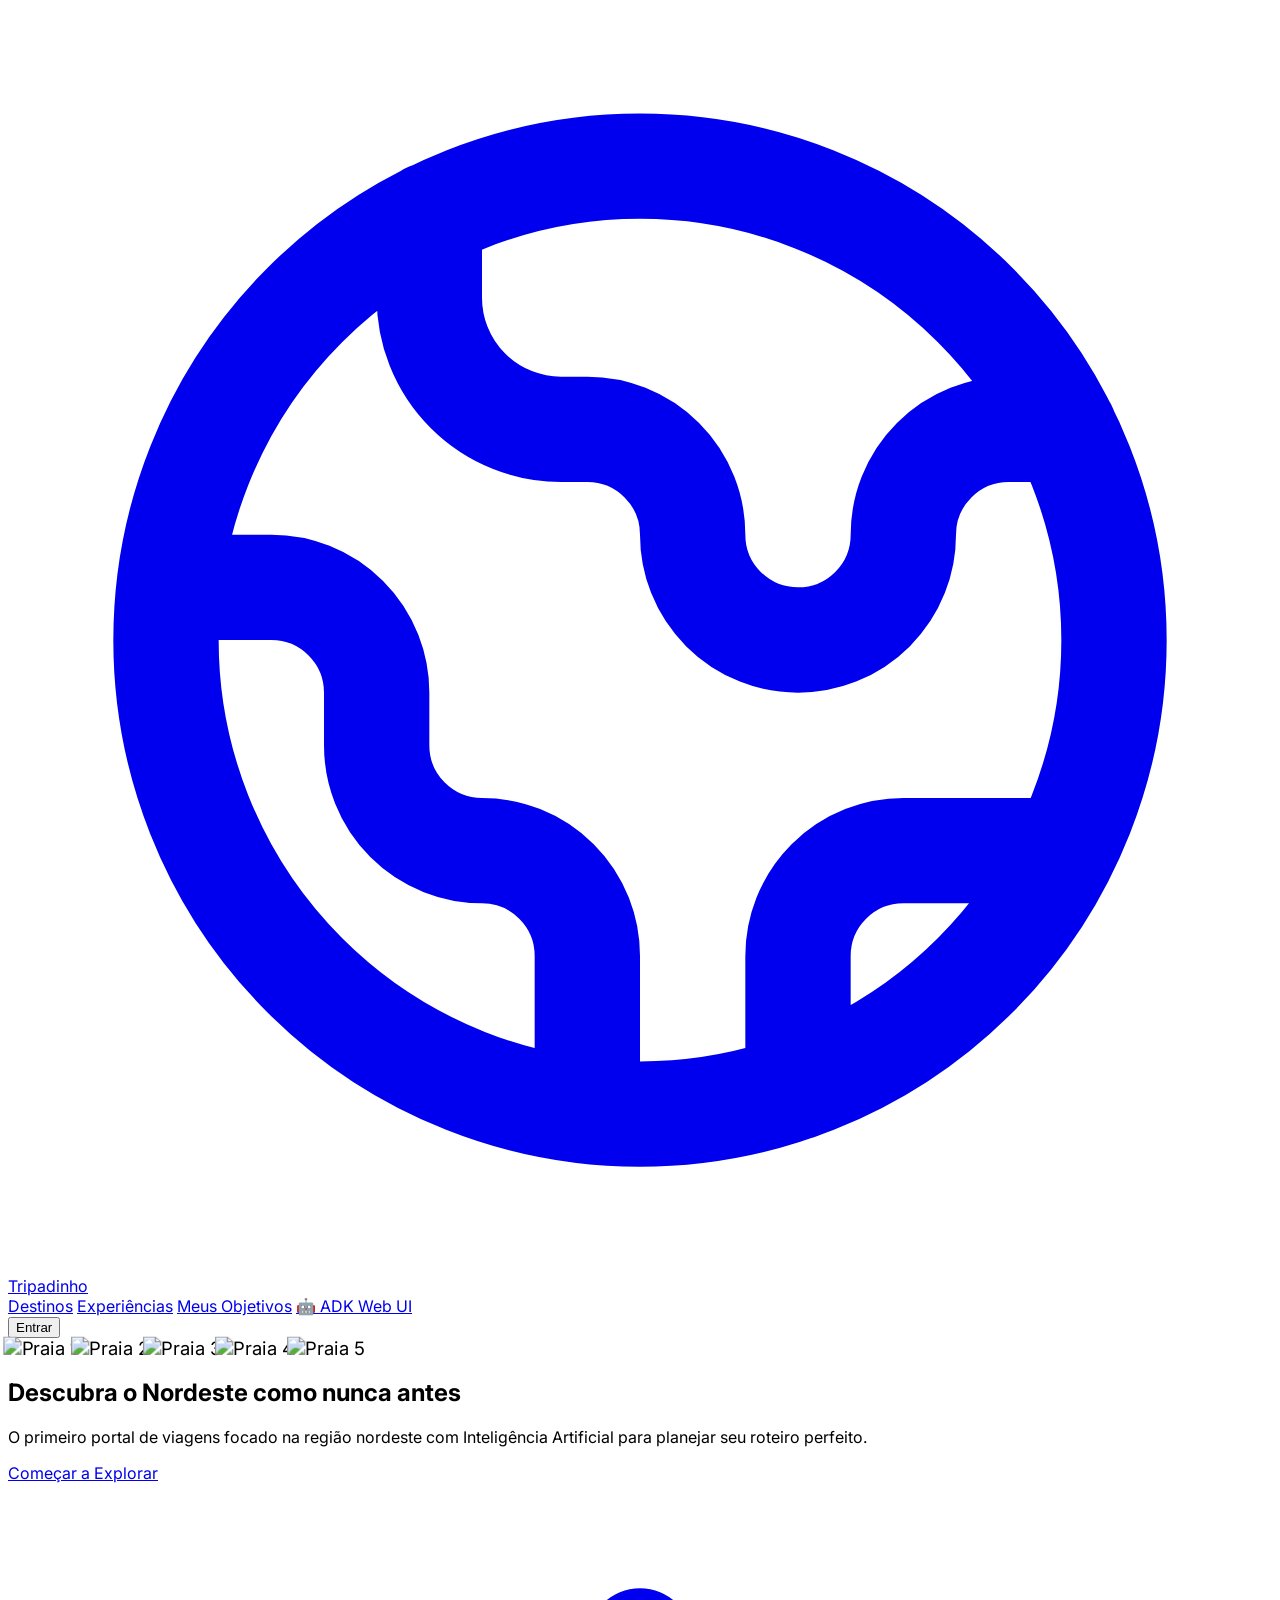
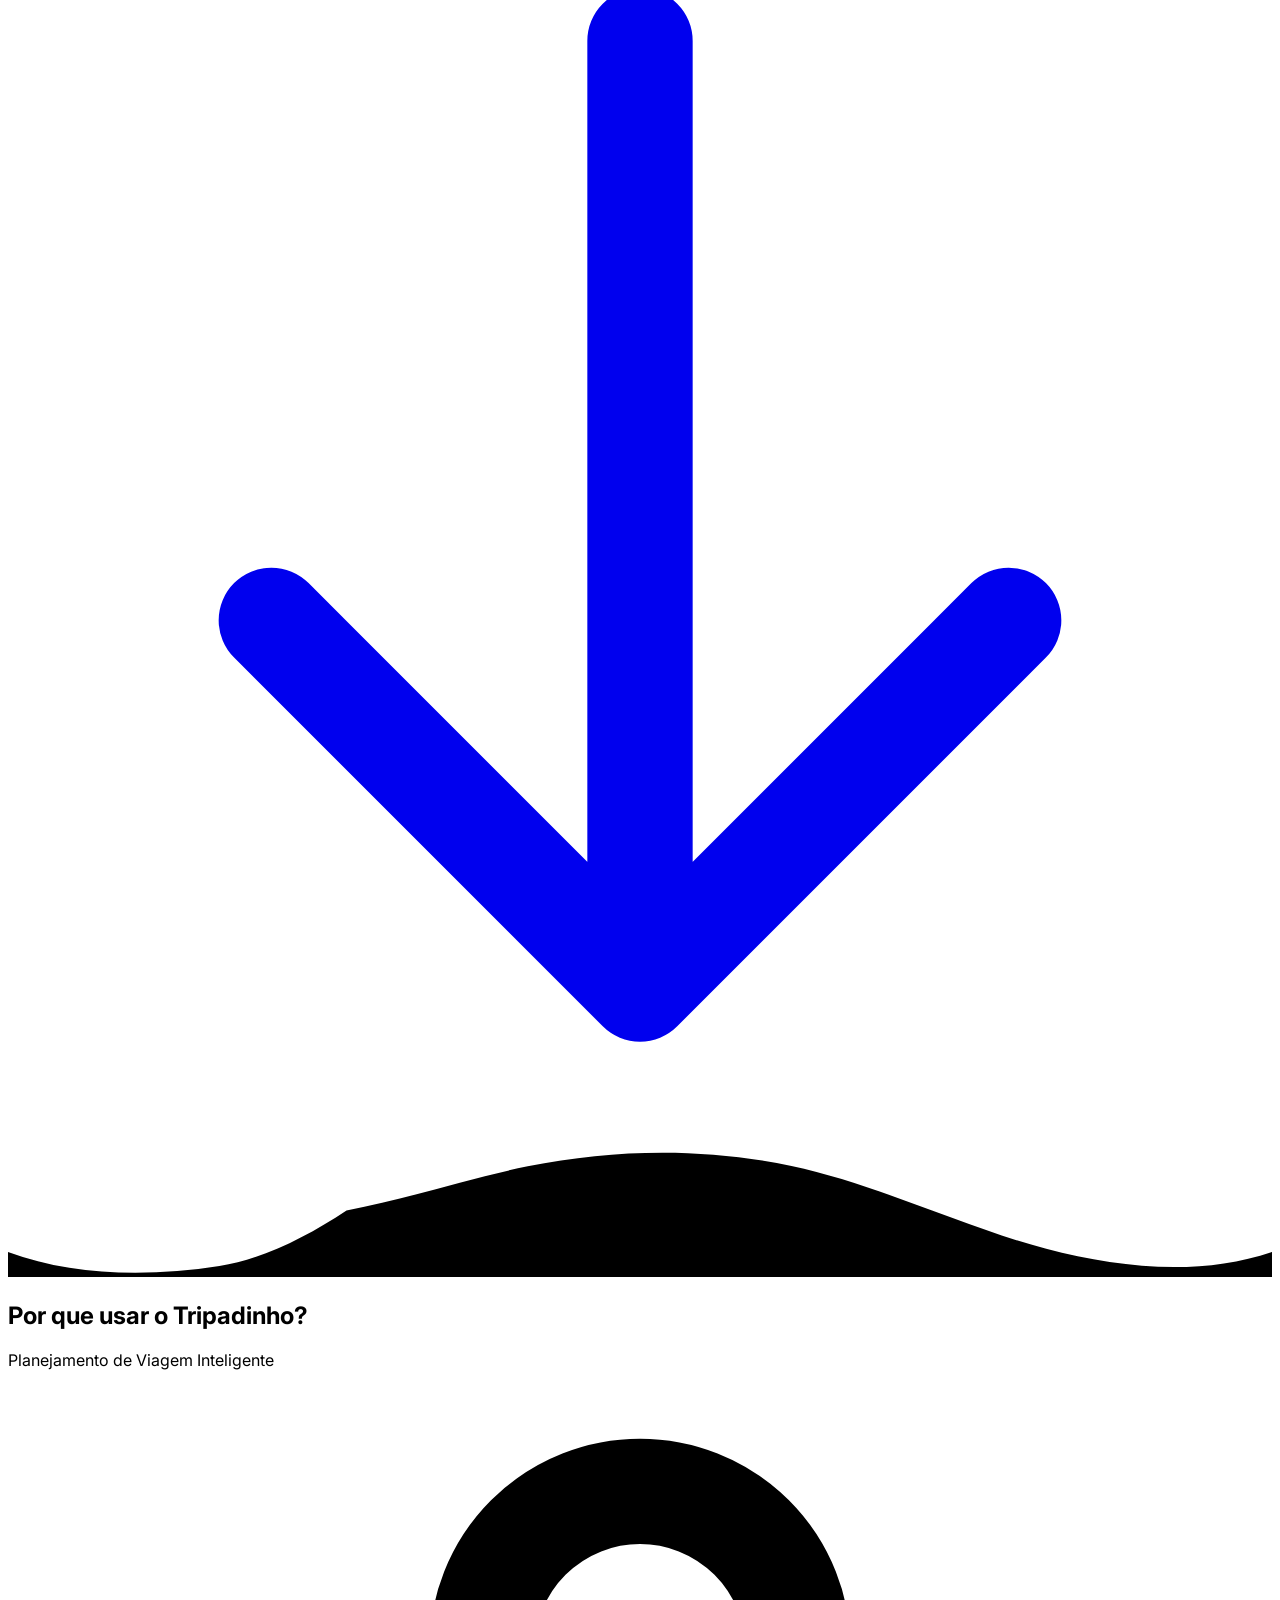
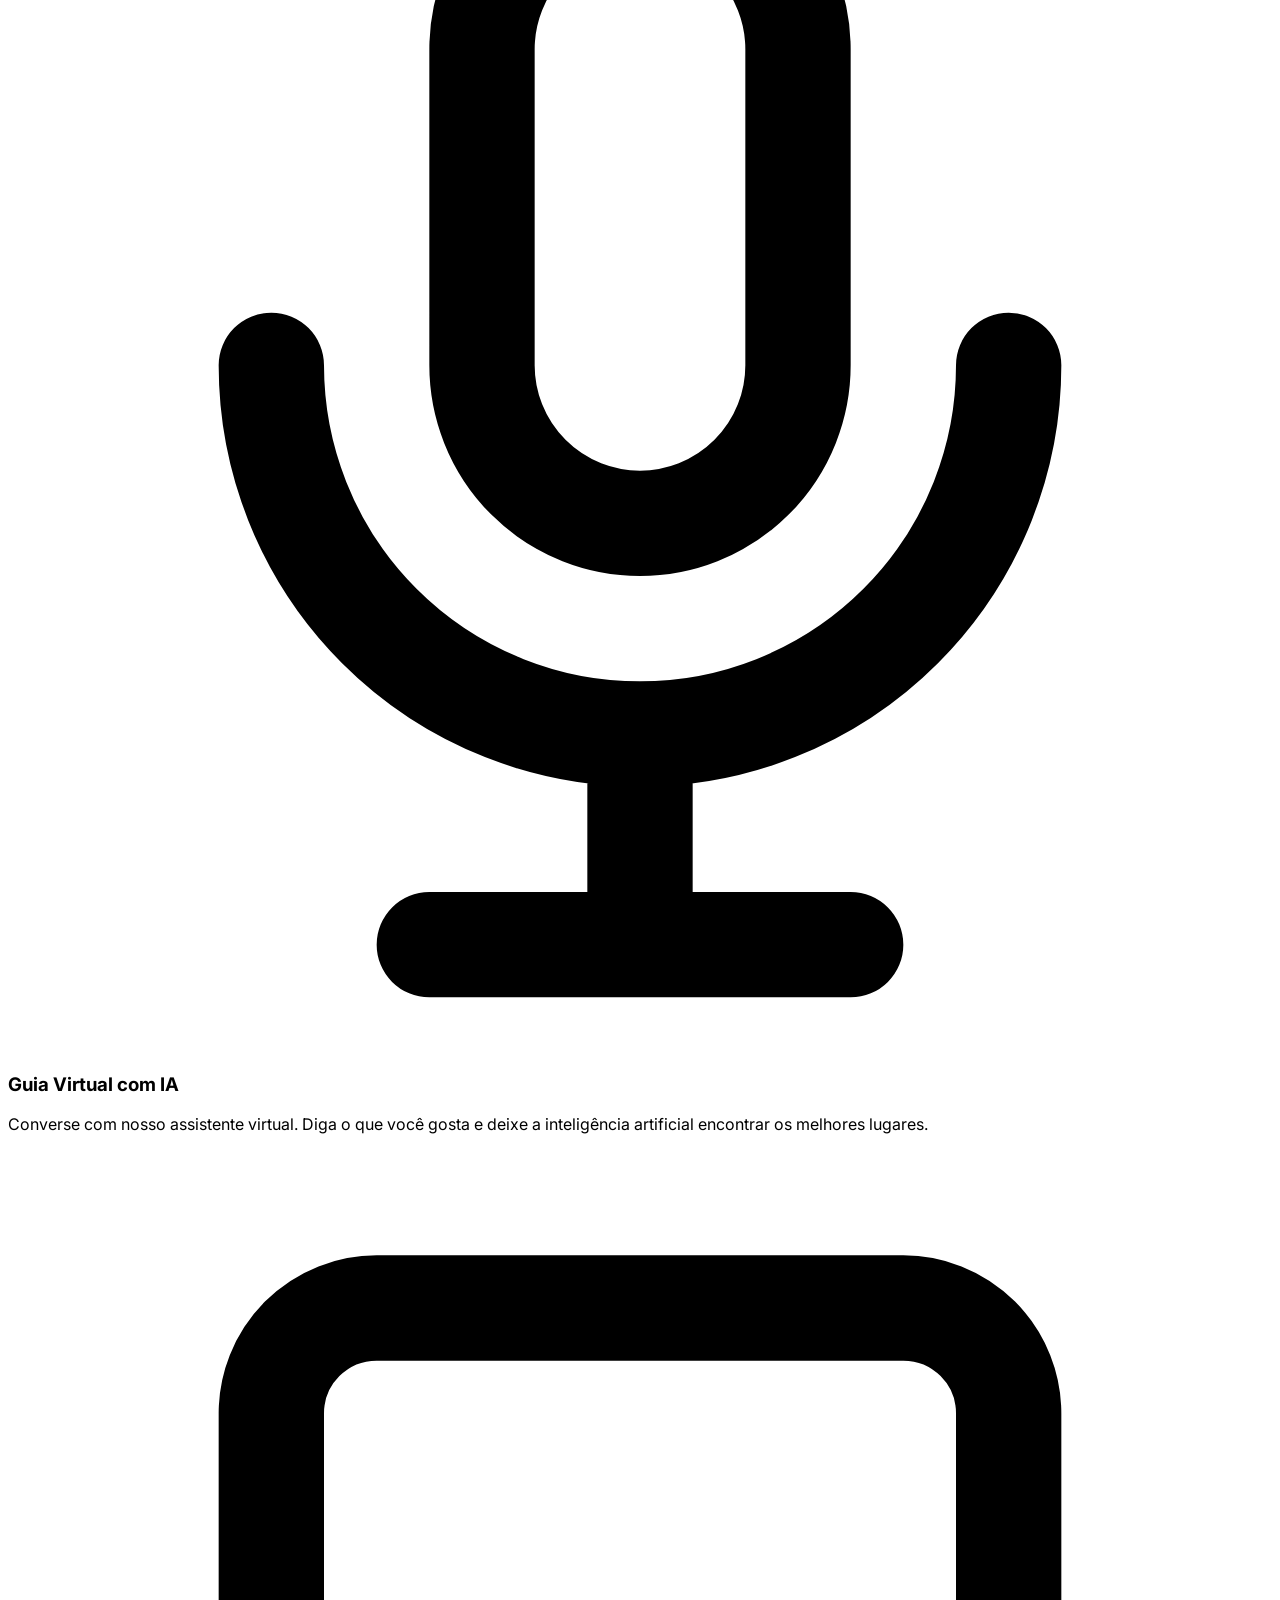
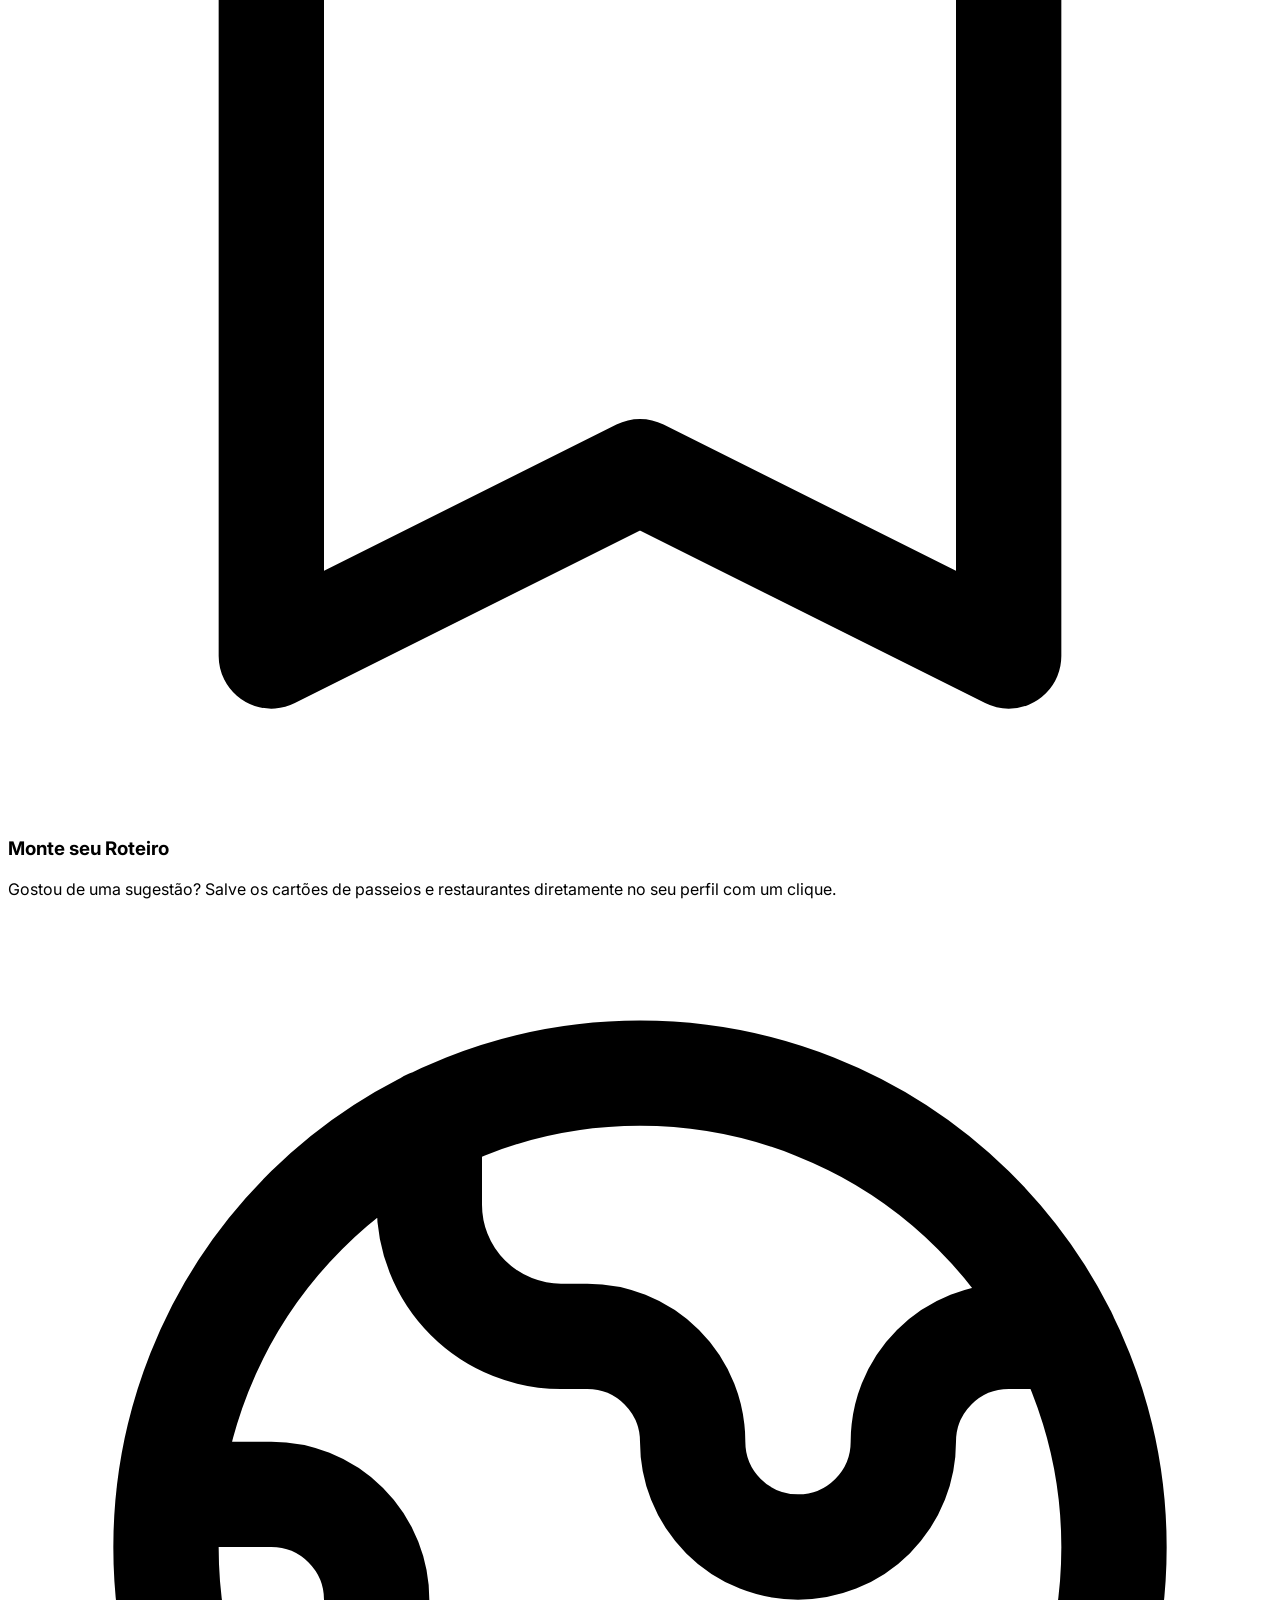
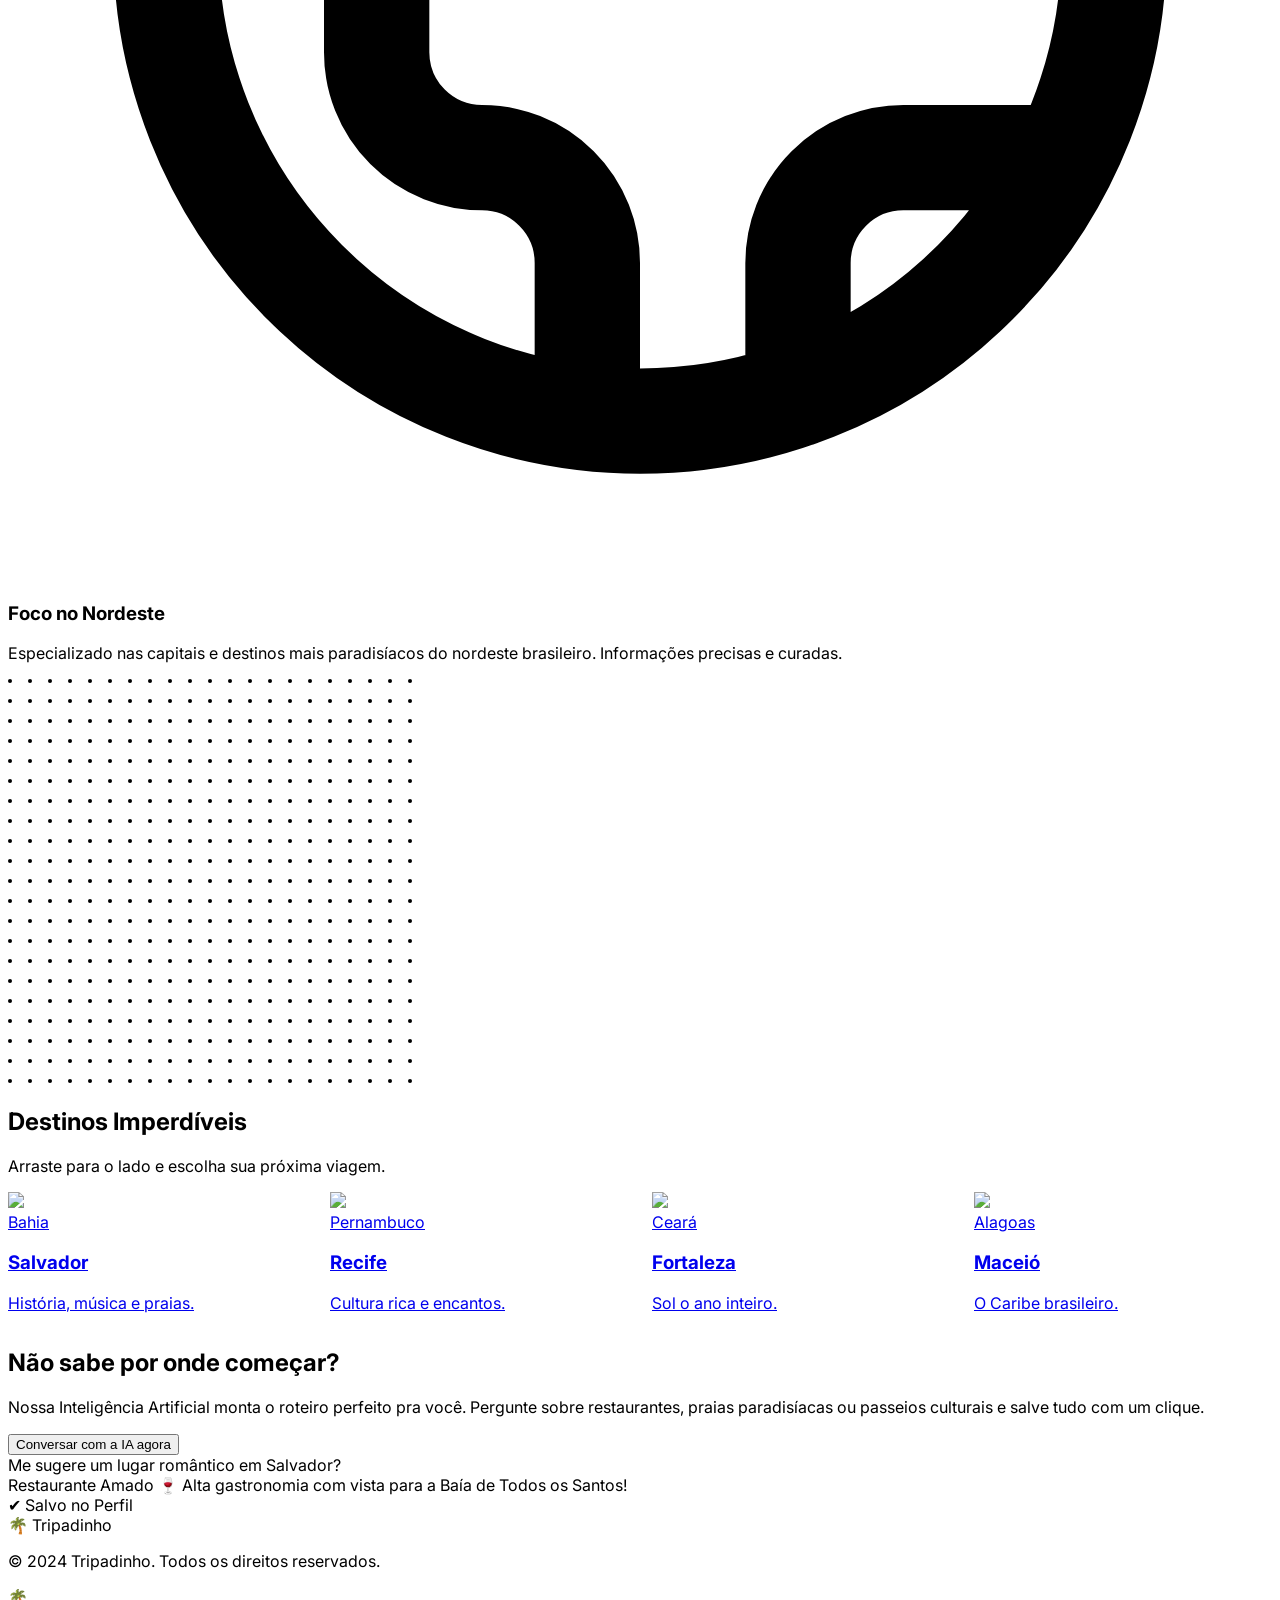
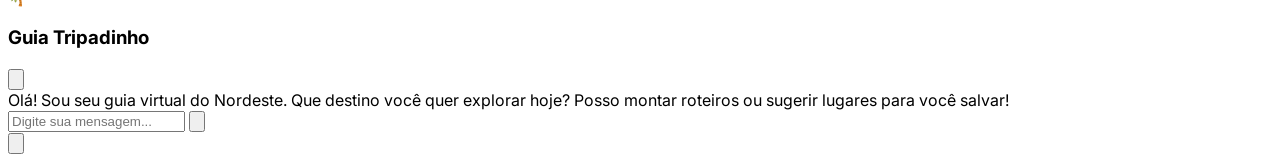
==== frontend/index.html @ aeabee01 "feat: initial commit with tripadinho platform, adk curator agent, and cloud run deploy" ====
<!DOCTYPE html>
<html lang="pt-BR" class="scroll-smooth">
<head>
    <meta charset="UTF-8">
    <meta name="viewport" content="width=device-width, initial-scale=1.0">
    <title>Tripadinho - O Seu Guia Inteligente do Nordeste</title>
    <!-- Tailwind CSS -->
    <script src="https://cdn.tailwindcss.com"></script>
    <!-- Swiper CSS -->
    <link rel="stylesheet" href="https://cdn.jsdelivr.net/npm/swiper@10/swiper-bundle.min.css" />
    <!-- AOS CSS -->
    <link href="https://unpkg.com/aos@2.3.1/dist/aos.css" rel="stylesheet">
    <!-- Custom CSS -->
    <link rel="stylesheet" href="css/style.css">
</head>
<body class="bg-slate-50 text-slate-800 font-sans antialiased overflow-x-hidden">

    <!-- Navbar Transparente (Fica fixa ao rolar) -->
    <nav class="fixed w-full z-50 transition-all duration-300 bg-white/90 backdrop-blur-md shadow-sm" id="navbar">
        <div class="max-w-7xl mx-auto px-4 sm:px-6 lg:px-8">
            <div class="flex justify-between h-20">
                <div class="flex items-center">
                    <a href="index.html" class="flex-shrink-0 flex items-center text-3xl font-extrabold text-blue-600 tracking-tight">
                        <svg class="w-8 h-8 mr-2 text-blue-500 animate-pulse" fill="none" stroke="currentColor" viewBox="0 0 24 24" xmlns="http://www.w3.org/2000/svg"><path stroke-linecap="round" stroke-linejoin="round" stroke-width="2" d="M3.055 11H5a2 2 0 012 2v1a2 2 0 002 2 2 2 0 012 2v2.945M8 3.935V5.5A2.5 2.5 0 0010.5 8h.5a2 2 0 012 2 2 2 0 104 0 2 2 0 012-2h1.064M15 20.488V18a2 2 0 012-2h3.064M21 12a9 9 0 11-18 0 9 9 0 0118 0z"></path></svg>
                        Tripadinho
                    </a>
                </div>
                <div class="flex items-center space-x-6">
                    <a href="#destinos" class="text-slate-600 hover:text-blue-600 font-semibold transition">Destinos</a>
                    <a href="destination.html" class="text-slate-600 hover:text-blue-600 font-semibold transition">Experiências</a>
                    <a href="objectives.html" class="text-slate-600 hover:text-blue-600 font-semibold transition">Meus Objetivos</a>
                    <a href="/adk/" target="_blank" class="text-purple-700 bg-purple-50 hover:bg-purple-100 font-bold px-3 py-1.5 rounded-full transition text-xs flex items-center border border-purple-200">🤖 ADK Web UI</a>
                    <div id="auth-section">
                        <button id="login-btn" class="bg-blue-600 text-white px-5 py-2.5 rounded-full font-bold hover:bg-blue-700 hover:shadow-lg transition transform hover:-translate-y-0.5">
                            Entrar
                        </button>
                    </div>
                </div>
            </div>
        </div>
    </nav>

    <!-- Hero Section (Fullscreen) -->
    <section class="relative h-screen flex items-center justify-center overflow-hidden">
        <!-- Background Image Slider -->
        <div class="absolute inset-0 z-0 bg-slate-900 overflow-hidden" id="hero-slider">
            <!-- 5 Imagens de Praia/Viagem -->
            <img src="https://images.unsplash.com/photo-1506929562872-bb421503ef21?auto=format&fit=crop&w=2070&q=80" class="hero-bg absolute inset-0 w-full h-full object-cover transition-opacity duration-1000 opacity-100 animate-kenburns" alt="Praia 1">
            <img src="https://images.unsplash.com/photo-1507525428034-b723cf961d3e?q=80&w=2070&auto=format&fit=crop" class="hero-bg absolute inset-0 w-full h-full object-cover transition-opacity duration-1000 opacity-0 animate-kenburns" alt="Praia 2">
            <img src="https://images.unsplash.com/photo-1499793983690-e29da59ef1c2?q=80&w=2070&auto=format&fit=crop" class="hero-bg absolute inset-0 w-full h-full object-cover transition-opacity duration-1000 opacity-0 animate-kenburns" alt="Praia 3">
            <img src="https://images.unsplash.com/photo-1519046904884-53103b34b206?q=80&w=2070&auto=format&fit=crop" class="hero-bg absolute inset-0 w-full h-full object-cover transition-opacity duration-1000 opacity-0 animate-kenburns" alt="Praia 4">
            <img src="https://images.unsplash.com/photo-1624800223707-1647413000b0?q=80&w=2070&auto=format&fit=crop" class="hero-bg absolute inset-0 w-full h-full object-cover transition-opacity duration-1000 opacity-0 animate-kenburns" alt="Praia 5">
            
            <div class="absolute inset-0 bg-gradient-to-b from-slate-900/40 via-slate-900/30 to-slate-900/70 z-10"></div>
        </div>
        
        <div class="relative z-20 text-center px-4 max-w-4xl mx-auto mt-16" data-aos="fade-up" data-aos-duration="1000">
            <h1 class="text-5xl md:text-7xl font-extrabold text-white mb-6 drop-shadow-lg leading-tight">
                Descubra o <span class="text-transparent bg-clip-text bg-gradient-to-r from-blue-400 to-cyan-300">Nordeste</span> como nunca antes
            </h1>
            <p class="text-xl md:text-2xl text-slate-200 mb-10 drop-shadow font-light" data-aos="fade-up" data-aos-delay="200">
                O primeiro portal de viagens focado na região nordeste com Inteligência Artificial para planejar seu roteiro perfeito.
            </p>
            <div data-aos="zoom-in" data-aos-delay="400">
                <a href="#destinos" class="inline-flex items-center justify-center bg-blue-600 text-white px-8 py-4 rounded-full font-bold text-lg hover:bg-blue-500 hover:shadow-xl transition transform hover:scale-105 animate-bounce-slow">
                    Começar a Explorar
                    <svg class="w-5 h-5 ml-2" fill="none" stroke="currentColor" viewBox="0 0 24 24"><path stroke-linecap="round" stroke-linejoin="round" stroke-width="2" d="M19 14l-7 7m0 0l-7-7m7 7V3"></path></svg>
                </a>
            </div>
        </div>

        <!-- SVG Wave Bottom -->
        <div class="absolute bottom-0 left-0 w-full overflow-hidden leading-none z-20">
            <svg class="relative block w-full h-16 md:h-24" data-name="Layer 1" xmlns="http://www.w3.org/2000/svg" viewBox="0 0 1200 120" preserveAspectRatio="none">
                <path d="M321.39,56.44c58-10.79,114.16-30.13,172-41.86,82.39-16.72,168.19-17.73,250.45-.39C823.78,31,906.67,72,985.66,92.83c70.05,18.48,146.53,26.09,214.34,3V120H0V95.8C59.71,118.08,130.83,119.92,200.7,109.14,242.16,102.73,283.47,81.42,321.39,56.44Z" class="fill-slate-50"></path>
            </svg>
        </div>
    </section>

    <!-- Features Section -->
    <section id="como-funciona" class="py-20 bg-slate-50">
        <div class="max-w-7xl mx-auto px-4 sm:px-6 lg:px-8">
            <div class="text-center mb-16" data-aos="fade-up">
                <h2 class="text-sm font-bold text-blue-600 tracking-wide uppercase">Por que usar o Tripadinho?</h2>
                <p class="mt-2 text-3xl leading-8 font-extrabold tracking-tight text-slate-900 sm:text-4xl">
                    Planejamento de Viagem Inteligente
                </p>
            </div>

            <div class="grid grid-cols-1 md:grid-cols-3 gap-10">
                <!-- Feature 1 -->
                <div class="bg-white p-8 rounded-2xl shadow-sm hover:shadow-xl transition transform hover:-translate-y-2 border border-slate-100" data-aos="fade-up" data-aos-delay="100">
                    <div class="w-14 h-14 bg-blue-100 rounded-xl flex items-center justify-center mb-6">
                        <svg class="w-8 h-8 text-blue-600" fill="none" stroke="currentColor" viewBox="0 0 24 24"><path stroke-linecap="round" stroke-linejoin="round" stroke-width="2" d="M19 11a7 7 0 01-7 7m0 0a7 7 0 01-7-7m7 7v4m0 0H8m4 0h4m-4-8a3 3 0 01-3-3V5a3 3 0 116 0v6a3 3 0 01-3 3z"></path></svg>
                    </div>
                    <h3 class="text-xl font-bold text-slate-900 mb-3">Guia Virtual com IA</h3>
                    <p class="text-slate-600 leading-relaxed">Converse com nosso assistente virtual. Diga o que você gosta e deixe a inteligência artificial encontrar os melhores lugares.</p>
                </div>
                <!-- Feature 2 -->
                <div class="bg-white p-8 rounded-2xl shadow-sm hover:shadow-xl transition transform hover:-translate-y-2 border border-slate-100" data-aos="fade-up" data-aos-delay="200">
                    <div class="w-14 h-14 bg-emerald-100 rounded-xl flex items-center justify-center mb-6">
                        <svg class="w-8 h-8 text-emerald-600" fill="none" stroke="currentColor" viewBox="0 0 24 24"><path stroke-linecap="round" stroke-linejoin="round" stroke-width="2" d="M5 5a2 2 0 012-2h10a2 2 0 012 2v16l-7-3.5L5 21V5z"></path></svg>
                    </div>
                    <h3 class="text-xl font-bold text-slate-900 mb-3">Monte seu Roteiro</h3>
                    <p class="text-slate-600 leading-relaxed">Gostou de uma sugestão? Salve os cartões de passeios e restaurantes diretamente no seu perfil com um clique.</p>
                </div>
                <!-- Feature 3 -->
                <div class="bg-white p-8 rounded-2xl shadow-sm hover:shadow-xl transition transform hover:-translate-y-2 border border-slate-100" data-aos="fade-up" data-aos-delay="300">
                    <div class="w-14 h-14 bg-amber-100 rounded-xl flex items-center justify-center mb-6">
                        <svg class="w-8 h-8 text-amber-600" fill="none" stroke="currentColor" viewBox="0 0 24 24"><path stroke-linecap="round" stroke-linejoin="round" stroke-width="2" d="M3.055 11H5a2 2 0 012 2v1a2 2 0 002 2 2 2 0 012 2v2.945M8 3.935V5.5A2.5 2.5 0 0010.5 8h.5a2 2 0 012 2 2 2 0 104 0 2 2 0 012-2h1.064M15 20.488V18a2 2 0 012-2h3.064M21 12a9 9 0 11-18 0 9 9 0 0118 0z"></path></svg>
                    </div>
                    <h3 class="text-xl font-bold text-slate-900 mb-3">Foco no Nordeste</h3>
                    <p class="text-slate-600 leading-relaxed">Especializado nas capitais e destinos mais paradisíacos do nordeste brasileiro. Informações precisas e curadas.</p>
                </div>
            </div>
        </div>
    </section>

    <!-- Slider Destinos (Swiper) -->
    <section id="destinos" class="py-20 bg-white relative overflow-hidden">
        <!-- Decoration SVG -->
        <div class="absolute top-0 right-0 -mr-20 -mt-20 opacity-10">
            <svg width="404" height="404" fill="none" viewBox="0 0 404 404"><defs><pattern id="pattern-circles" x="0" y="0" width="20" height="20" patternUnits="userSpaceOnUse"><circle cx="2" cy="2" r="2" class="text-blue-600" fill="currentColor" /></pattern></defs><rect width="404" height="404" fill="url(#pattern-circles)" /></svg>
        </div>

        <div class="max-w-7xl mx-auto px-4 sm:px-6 lg:px-8">
            <div class="flex justify-between items-end mb-10" data-aos="fade-right">
                <div>
                    <h2 class="text-3xl font-extrabold text-slate-900 tracking-tight">Destinos Imperdíveis</h2>
                    <p class="text-slate-500 mt-2">Arraste para o lado e escolha sua próxima viagem.</p>
                </div>
                <!-- Swiper Navigation -->
                <div class="hidden md:flex space-x-2">
                    <button class="swiper-button-prev-custom w-10 h-10 rounded-full border border-slate-300 flex items-center justify-center text-slate-600 hover:bg-blue-50 hover:text-blue-600 hover:border-blue-600 transition">
                        <svg class="w-5 h-5" fill="none" stroke="currentColor" viewBox="0 0 24 24"><path stroke-linecap="round" stroke-linejoin="round" stroke-width="2" d="M15 19l-7-7 7-7"></path></svg>
                    </button>
                    <button class="swiper-button-next-custom w-10 h-10 rounded-full border border-slate-300 flex items-center justify-center text-slate-600 hover:bg-blue-50 hover:text-blue-600 hover:border-blue-600 transition">
                        <svg class="w-5 h-5" fill="none" stroke="currentColor" viewBox="0 0 24 24"><path stroke-linecap="round" stroke-linejoin="round" stroke-width="2" d="M9 5l7 7-7 7"></path></svg>
                    </button>
                </div>
            </div>

            <!-- Swiper Container -->
            <div class="swiper destinations-slider pb-12" data-aos="fade-up">
                <div class="swiper-wrapper" id="destinations-wrapper">
                    <!-- Slide Salvador -->
                    <div class="swiper-slide">
                        <a href="destination.html?city=Salvador" class="block group relative rounded-2xl overflow-hidden shadow-md aspect-[3/4]">
                            <img src="https://images.unsplash.com/photo-1624800223707-1647413000b0?q=80&w=800&auto=format&fit=crop" class="absolute inset-0 w-full h-full object-cover group-hover:scale-110 transition-transform duration-700">
                            <div class="absolute inset-0 bg-gradient-to-t from-slate-900/90 via-slate-900/20 to-transparent"></div>
                            <div class="absolute bottom-0 left-0 p-6">
                                <span class="bg-blue-600 text-white text-xs font-bold px-3 py-1 rounded-full uppercase tracking-wider mb-2 inline-block">Bahia</span>
                                <h3 class="text-2xl font-bold text-white mb-1">Salvador</h3>
                                <p class="text-slate-200 text-sm opacity-0 group-hover:opacity-100 transition-opacity duration-300 transform translate-y-4 group-hover:translate-y-0">História, música e praias.</p>
                            </div>
                        </a>
                    </div>
                    <!-- Slide Recife -->
                    <div class="swiper-slide">
                        <a href="destination.html?city=Recife" class="block group relative rounded-2xl overflow-hidden shadow-md aspect-[3/4]">
                            <img src="https://images.unsplash.com/photo-1629739414571-085e3a8bce73?q=80&w=800&auto=format&fit=crop" class="absolute inset-0 w-full h-full object-cover group-hover:scale-110 transition-transform duration-700">
                            <div class="absolute inset-0 bg-gradient-to-t from-slate-900/90 via-slate-900/20 to-transparent"></div>
                            <div class="absolute bottom-0 left-0 p-6">
                                <span class="bg-emerald-500 text-white text-xs font-bold px-3 py-1 rounded-full uppercase tracking-wider mb-2 inline-block">Pernambuco</span>
                                <h3 class="text-2xl font-bold text-white mb-1">Recife</h3>
                                <p class="text-slate-200 text-sm opacity-0 group-hover:opacity-100 transition-opacity duration-300 transform translate-y-4 group-hover:translate-y-0">Cultura rica e encantos.</p>
                            </div>
                        </a>
                    </div>
                    <!-- Slide Fortaleza -->
                    <div class="swiper-slide">
                        <a href="destination.html?city=Fortaleza" class="block group relative rounded-2xl overflow-hidden shadow-md aspect-[3/4]">
                            <img src="https://images.unsplash.com/photo-1506929562872-bb421503ef21?auto=format&fit=crop&w=800&q=80" class="absolute inset-0 w-full h-full object-cover group-hover:scale-110 transition-transform duration-700">
                            <div class="absolute inset-0 bg-gradient-to-t from-slate-900/90 via-slate-900/20 to-transparent"></div>
                            <div class="absolute bottom-0 left-0 p-6">
                                <span class="bg-amber-500 text-white text-xs font-bold px-3 py-1 rounded-full uppercase tracking-wider mb-2 inline-block">Ceará</span>
                                <h3 class="text-2xl font-bold text-white mb-1">Fortaleza</h3>
                                <p class="text-slate-200 text-sm opacity-0 group-hover:opacity-100 transition-opacity duration-300 transform translate-y-4 group-hover:translate-y-0">Sol o ano inteiro.</p>
                            </div>
                        </a>
                    </div>
                    <!-- Slide Maceió -->
                    <div class="swiper-slide">
                        <a href="destination.html?city=Maceio" class="block group relative rounded-2xl overflow-hidden shadow-md aspect-[3/4]">
                            <img src="https://images.unsplash.com/photo-1610996847116-56641e7546cb?q=80&w=800&auto=format&fit=crop" class="absolute inset-0 w-full h-full object-cover group-hover:scale-110 transition-transform duration-700">
                            <div class="absolute inset-0 bg-gradient-to-t from-slate-900/90 via-slate-900/20 to-transparent"></div>
                            <div class="absolute bottom-0 left-0 p-6">
                                <span class="bg-cyan-500 text-white text-xs font-bold px-3 py-1 rounded-full uppercase tracking-wider mb-2 inline-block">Alagoas</span>
                                <h3 class="text-2xl font-bold text-white mb-1">Maceió</h3>
                                <p class="text-slate-200 text-sm opacity-0 group-hover:opacity-100 transition-opacity duration-300 transform translate-y-4 group-hover:translate-y-0">O Caribe brasileiro.</p>
                            </div>
                        </a>
                    </div>
                </div>
                <div class="swiper-pagination mt-8"></div>
            </div>
        </div>
    </section>

    <!-- AI Promo Banner -->
    <section class="py-24 bg-blue-600 relative overflow-hidden">
        <!-- Animated Background Elements -->
        <div class="absolute top-10 left-10 w-32 h-32 bg-blue-500 rounded-full mix-blend-multiply filter blur-xl opacity-70 animate-blob"></div>
        <div class="absolute top-10 right-20 w-32 h-32 bg-cyan-400 rounded-full mix-blend-multiply filter blur-xl opacity-70 animate-blob animation-delay-2000"></div>
        <div class="absolute -bottom-8 left-40 w-40 h-40 bg-purple-500 rounded-full mix-blend-multiply filter blur-xl opacity-70 animate-blob animation-delay-4000"></div>

        <div class="max-w-7xl mx-auto px-4 sm:px-6 lg:px-8 relative z-10">
            <div class="bg-white/10 backdrop-blur-lg rounded-3xl p-8 md:p-12 border border-white/20 shadow-2xl flex flex-col md:flex-row items-center justify-between" data-aos="zoom-in">
                <div class="md:w-1/2 mb-8 md:mb-0">
                    <h2 class="text-3xl md:text-5xl font-extrabold text-white mb-4 leading-tight">Não sabe por onde começar?</h2>
                    <p class="text-blue-100 text-lg mb-8">Nossa Inteligência Artificial monta o roteiro perfeito pra você. Pergunte sobre restaurantes, praias paradisíacas ou passeios culturais e salve tudo com um clique.</p>
                    <button onclick="document.getElementById('chat-widget-button').click()" class="bg-white text-blue-600 px-8 py-4 rounded-full font-bold text-lg hover:bg-slate-50 transition shadow-lg transform hover:-translate-y-1">
                        Conversar com a IA agora
                    </button>
                </div>
                <div class="md:w-5/12 relative">
                    <!-- Fake Chat UI Mockup -->
                    <div class="bg-white rounded-2xl shadow-xl overflow-hidden animate-float">
                        <div class="bg-slate-100 px-4 py-3 border-b border-slate-200 flex items-center space-x-2">
                            <div class="w-3 h-3 rounded-full bg-red-400"></div>
                            <div class="w-3 h-3 rounded-full bg-amber-400"></div>
                            <div class="w-3 h-3 rounded-full bg-green-400"></div>
                        </div>
                        <div class="p-4 space-y-4">
                            <div class="flex justify-end">
                                <div class="bg-blue-600 text-white p-3 rounded-l-xl rounded-tr-xl max-w-[80%] text-sm">Me sugere um lugar romântico em Salvador?</div>
                            </div>
                            <div class="flex justify-start">
                                <div class="bg-slate-100 text-slate-700 p-3 rounded-r-xl rounded-tl-xl max-w-[80%] text-sm shadow-sm border border-slate-200">
                                    <span class="block mb-2 font-bold text-blue-600">Restaurante Amado 🍷</span>
                                    Alta gastronomia com vista para a Baía de Todos os Santos!
                                    <div class="mt-2 text-xs font-semibold text-center text-slate-500 border border-slate-300 rounded px-2 py-1 bg-white">✔ Salvo no Perfil</div>
                                </div>
                            </div>
                        </div>
                    </div>
                </div>
            </div>
        </div>
    </section>

    <!-- Footer -->
    <footer class="bg-slate-900 text-slate-300 py-12">
        <div class="max-w-7xl mx-auto px-4 sm:px-6 lg:px-8 flex flex-col md:flex-row justify-between items-center">
            <div class="flex items-center mb-4 md:mb-0">
                <span class="text-2xl font-bold text-white">🌴 Tripadinho</span>
            </div>
            <p class="text-sm">© 2024 Tripadinho. Todos os direitos reservados.</p>
        </div>
    </footer>

    <!-- Chat Widget Container -->
    <div id="chat-widget-container"></div>

    <!-- Scripts -->
    <script src="https://cdn.jsdelivr.net/npm/@supabase/supabase-js@2"></script>
    <script src="https://cdn.jsdelivr.net/npm/swiper@10/swiper-bundle.min.js"></script>
    <script src="https://unpkg.com/aos@2.3.1/dist/aos.js"></script>
    <script src="js/app.js"></script>
    <script src="js/chatWidget.js"></script>

    <script>
        // Init AOS
        AOS.init({
            once: true,
            offset: 50,
        });

        // Init Swiper dynamically from Supabase API
        async function loadDestinations() {
            const wrapper = document.getElementById('destinations-wrapper');
            try {
                const baseUrl = window.API_BASE !== undefined ? window.API_BASE : (window.location.port === '3000' ? 'http://127.0.0.1:8000' : '');
                const res = await fetch(`${baseUrl}/api/destinations`);
                if (res.ok) {
                    const data = await res.json();
                    if (data.destinations && data.destinations.length > 0) {
                        wrapper.innerHTML = data.destinations.map(dest => `
                            <div class="swiper-slide">
                                <a href="destination.html?city=${encodeURIComponent(dest.destination)}" class="block group relative rounded-2xl overflow-hidden shadow-md aspect-[3/4]">
                                    <img src="${dest.image}" class="absolute inset-0 w-full h-full object-cover group-hover:scale-110 transition-transform duration-700" alt="${dest.destination}">
                                    <div class="absolute inset-0 bg-gradient-to-t from-slate-900/90 via-slate-900/20 to-transparent"></div>
                                    <div class="absolute bottom-0 left-0 p-6">
                                        <span class="bg-blue-600 text-white text-xs font-bold px-3 py-1 rounded-full uppercase tracking-wider mb-2 inline-block">${dest.state}</span>
                                        <h3 class="text-2xl font-bold text-white mb-1">${dest.destination}</h3>
                                        <p class="text-slate-200 text-sm opacity-0 group-hover:opacity-100 transition-opacity duration-300 transform translate-y-4 group-hover:translate-y-0">${dest.count} experiências no Supabase</p>
                                    </div>
                                </a>
                            </div>
                        `).join('');
                    }
                }
            } catch (err) {
                console.warn('Usando destinos locais como fallback:', err);
            }

            // Inicia o carrossel Swiper
            new Swiper('.destinations-slider', {
                slidesPerView: 1,
                spaceBetween: 20,
                loop: true,
                autoplay: {
                    delay: 3500,
                    disableOnInteraction: false,
                },
                pagination: {
                    el: '.swiper-pagination',
                    clickable: true,
                },
                navigation: {
                    nextEl: '.swiper-button-next-custom',
                    prevEl: '.swiper-button-prev-custom',
                },
                breakpoints: {
                    640: { slidesPerView: 2, spaceBetween: 20 },
                    1024: { slidesPerView: 3, spaceBetween: 30 },
                    1280: { slidesPerView: 4, spaceBetween: 24 },
                }
            });
        }

        loadDestinations();

        // Navbar scroll effect
        window.addEventListener('scroll', () => {
            const nav = document.getElementById('navbar');
            if (window.scrollY > 10) {
                nav.classList.add('shadow-md');
            } else {
                nav.classList.remove('shadow-md');
            }
        });

        // Hero Background Slider Logic
        const heroImages = document.querySelectorAll('.hero-bg');
        let currentImageIndex = 0;

        if (heroImages.length > 0) {
            setInterval(() => {
                // Esconde a atual
                heroImages[currentImageIndex].classList.remove('opacity-100');
                heroImages[currentImageIndex].classList.add('opacity-0');
                
                // Vai para a próxima
                currentImageIndex = (currentImageIndex + 1) % heroImages.length;
                
                // Mostra a nova
                heroImages[currentImageIndex].classList.remove('opacity-0');
                heroImages[currentImageIndex].classList.add('opacity-100');
            }, 6000); // Troca a cada 6 segundos
        }
    </script>
</body>
</html>
---- frontend/css/style.css ----
/* style.css */
@import url('https://fonts.googleapis.com/css2?family=Inter:wght@400;500;600;700;800&display=swap');

body {
    font-family: 'Inter', sans-serif;
}

/* Animações do chat */
.chat-enter {
    animation: slideUp 0.3s ease-out forwards;
}

@keyframes slideUp {
    from {
        opacity: 0;
        transform: translateY(20px);
    }
    to {
        opacity: 1;
        transform: translateY(0);
    }
}

/* Novas Animações para a Landing Page */

@keyframes kenburns {
    0% { transform: scale(1); }
    100% { transform: scale(1.15); }
}
.animate-kenburns {
    animation: kenburns 30s ease-out forwards;
}

@keyframes bounce-slow {
    0%, 100% { transform: translateY(-5%); }
    50% { transform: translateY(0); }
}
.animate-bounce-slow {
    animation: bounce-slow 3s infinite;
}

@keyframes blob {
    0% { transform: translate(0px, 0px) scale(1); }
    33% { transform: translate(30px, -50px) scale(1.1); }
    66% { transform: translate(-20px, 20px) scale(0.9); }
    100% { transform: translate(0px, 0px) scale(1); }
}
.animate-blob {
    animation: blob 7s infinite;
}

.animation-delay-2000 {
    animation-delay: 2s;
}
.animation-delay-4000 {
    animation-delay: 4s;
}

@keyframes float {
    0% { transform: translateY(0px); }
    50% { transform: translateY(-15px); }
    100% { transform: translateY(0px); }
}
.animate-float {
    animation: float 6s ease-in-out infinite;
}

/* Swiper custom pagination colors */
.swiper-pagination-bullet-active {
    background-color: #2563eb !important; /* blue-600 */
}

/* Background Slider Fading */
.bg-slider .slide {
    opacity: 0;
    animation: fade 24s infinite;
}

.bg-slider .slide:nth-child(1) {
    animation-delay: 0s;
}

.bg-slider .slide:nth-child(2) {
    animation-delay: 8s;
}

.bg-slider .slide:nth-child(3) {
    animation-delay: 16s;
}

@keyframes fade {
    0% { opacity: 0; }
    10% { opacity: 1; }
    33% { opacity: 1; }
    43% { opacity: 0; }
    100% { opacity: 0; }
}
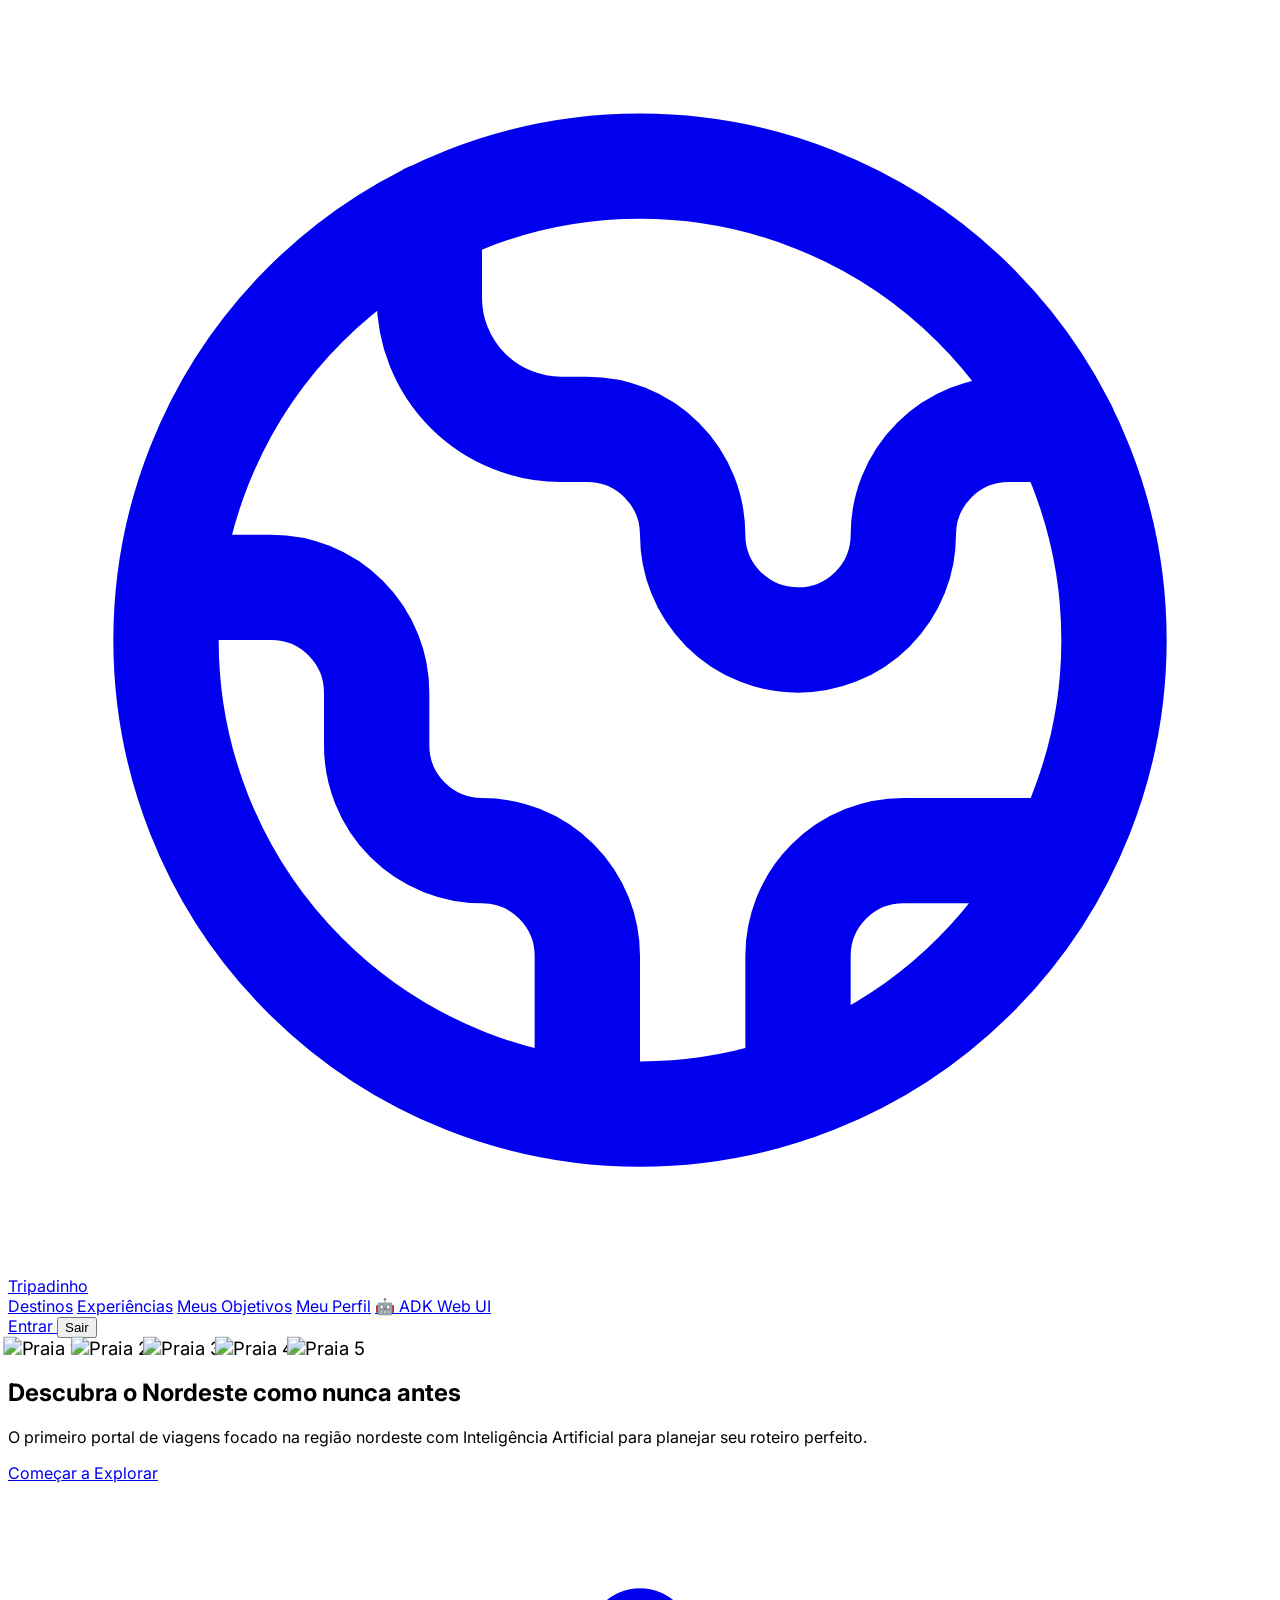
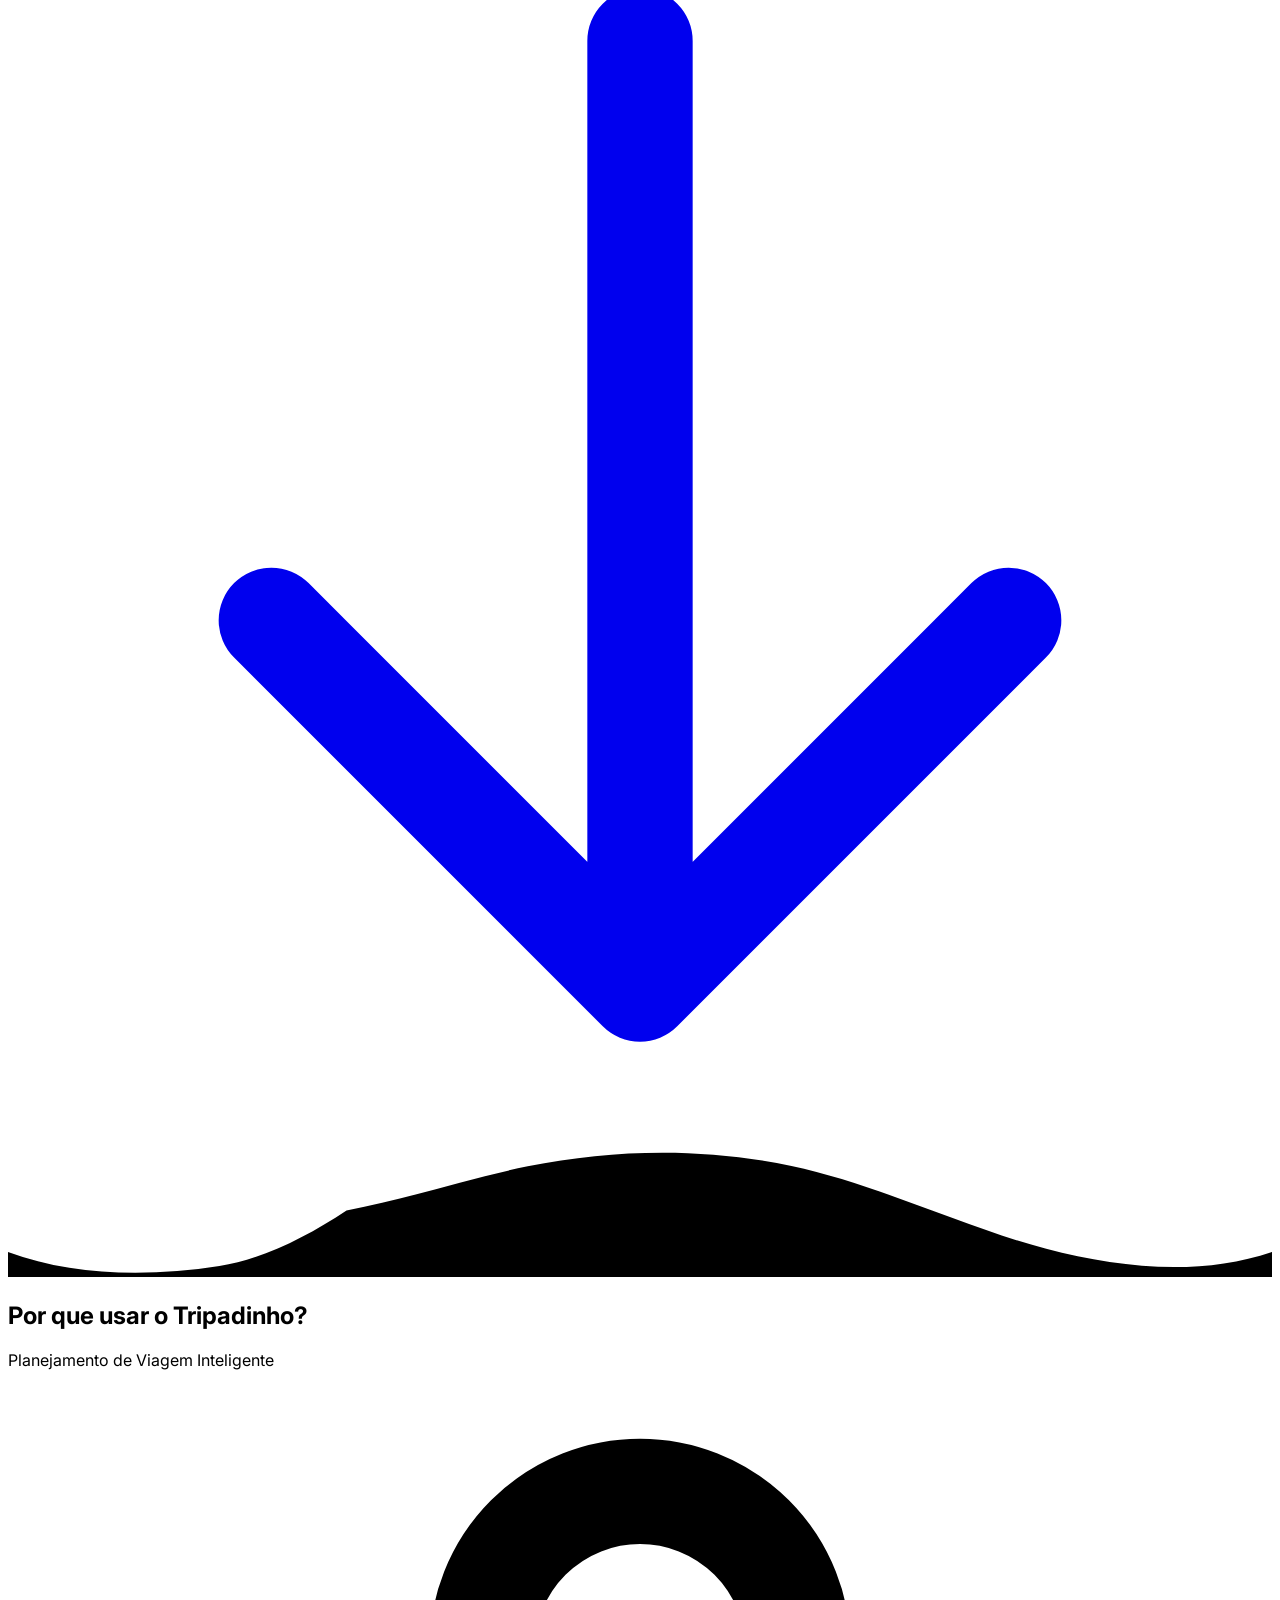
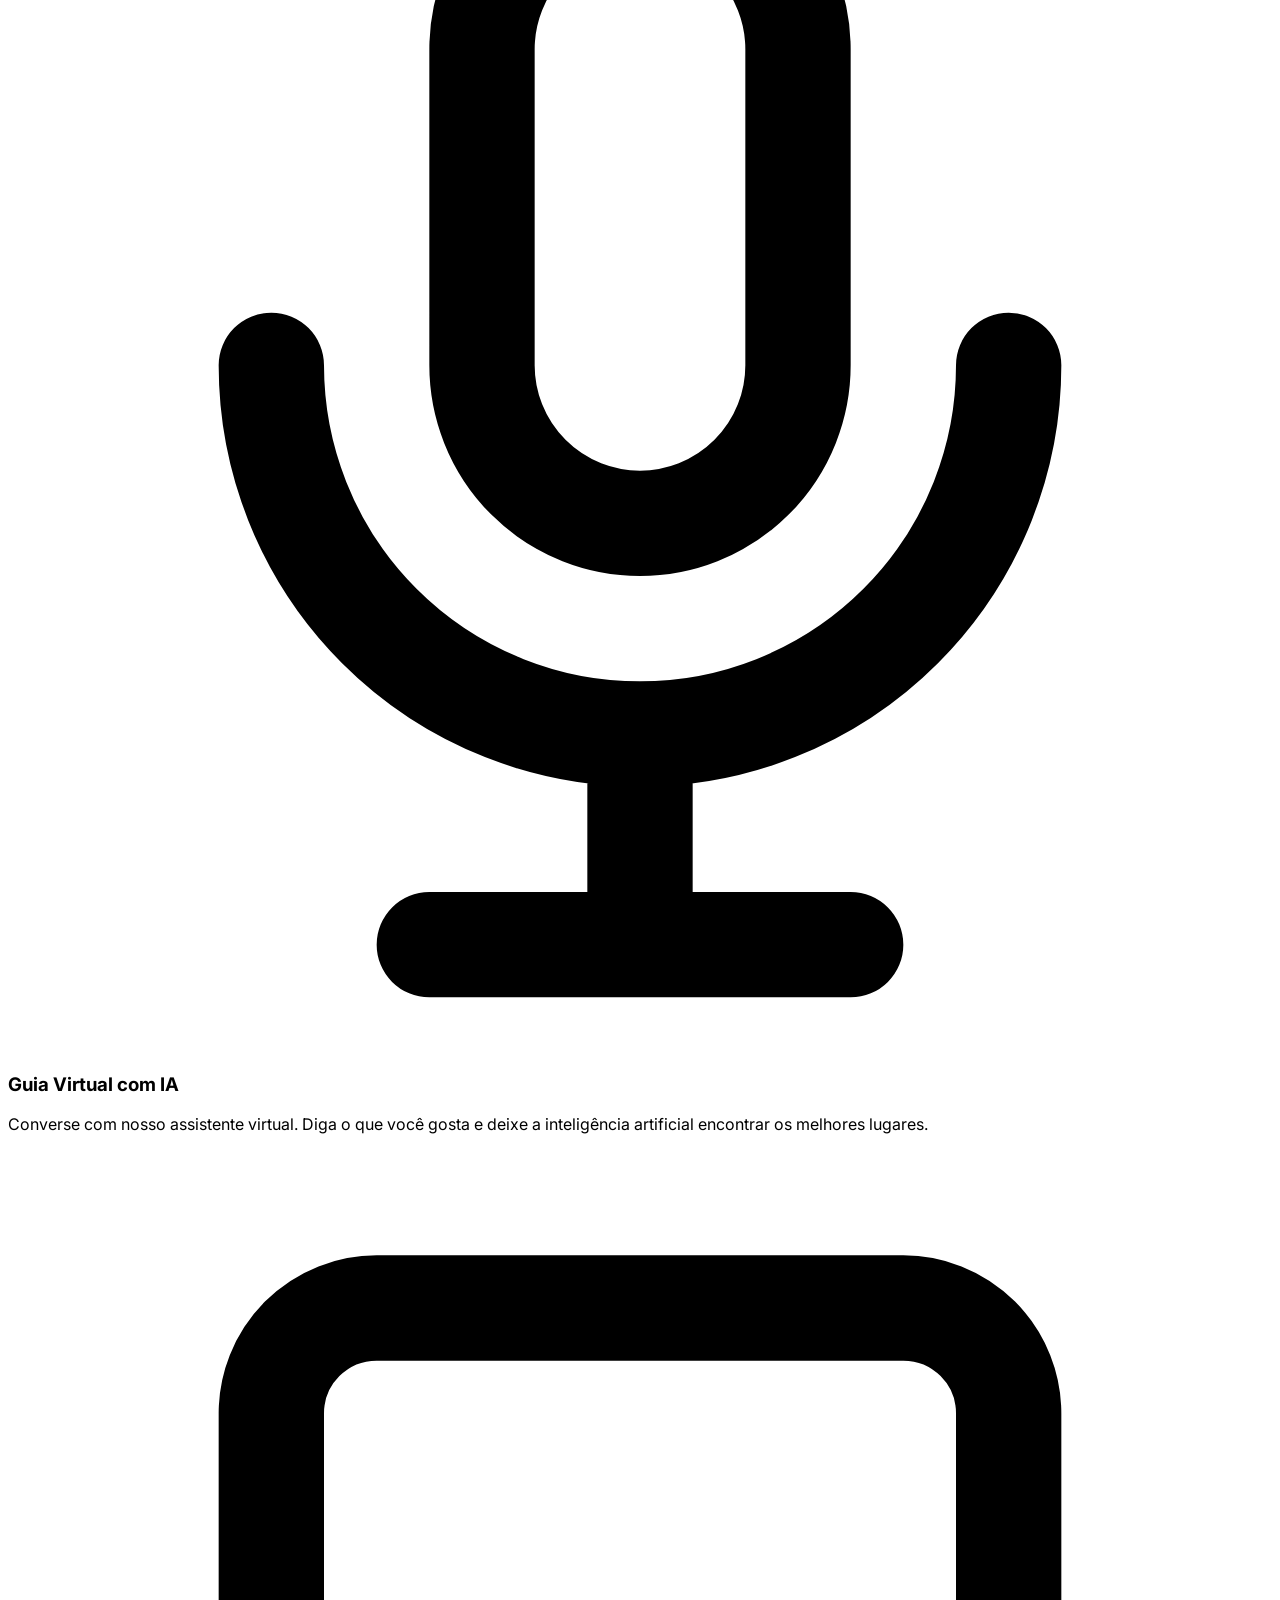
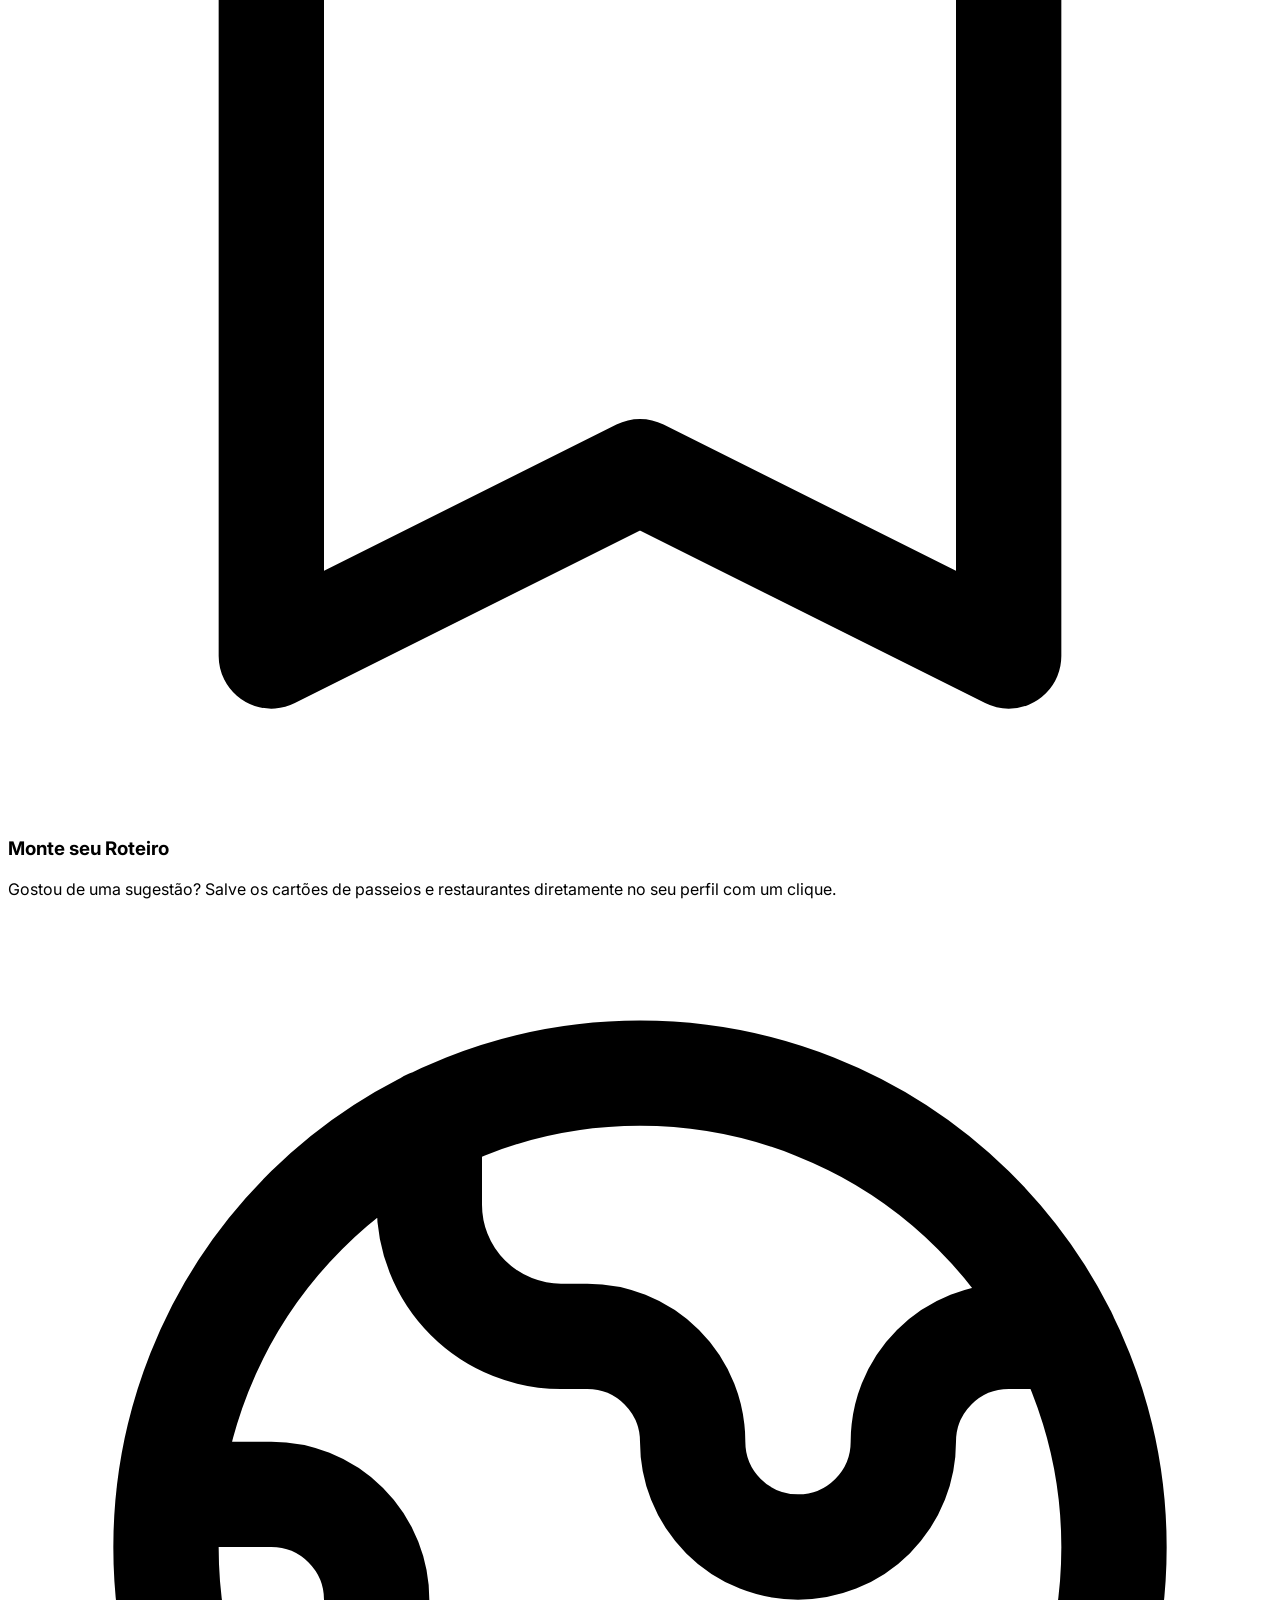
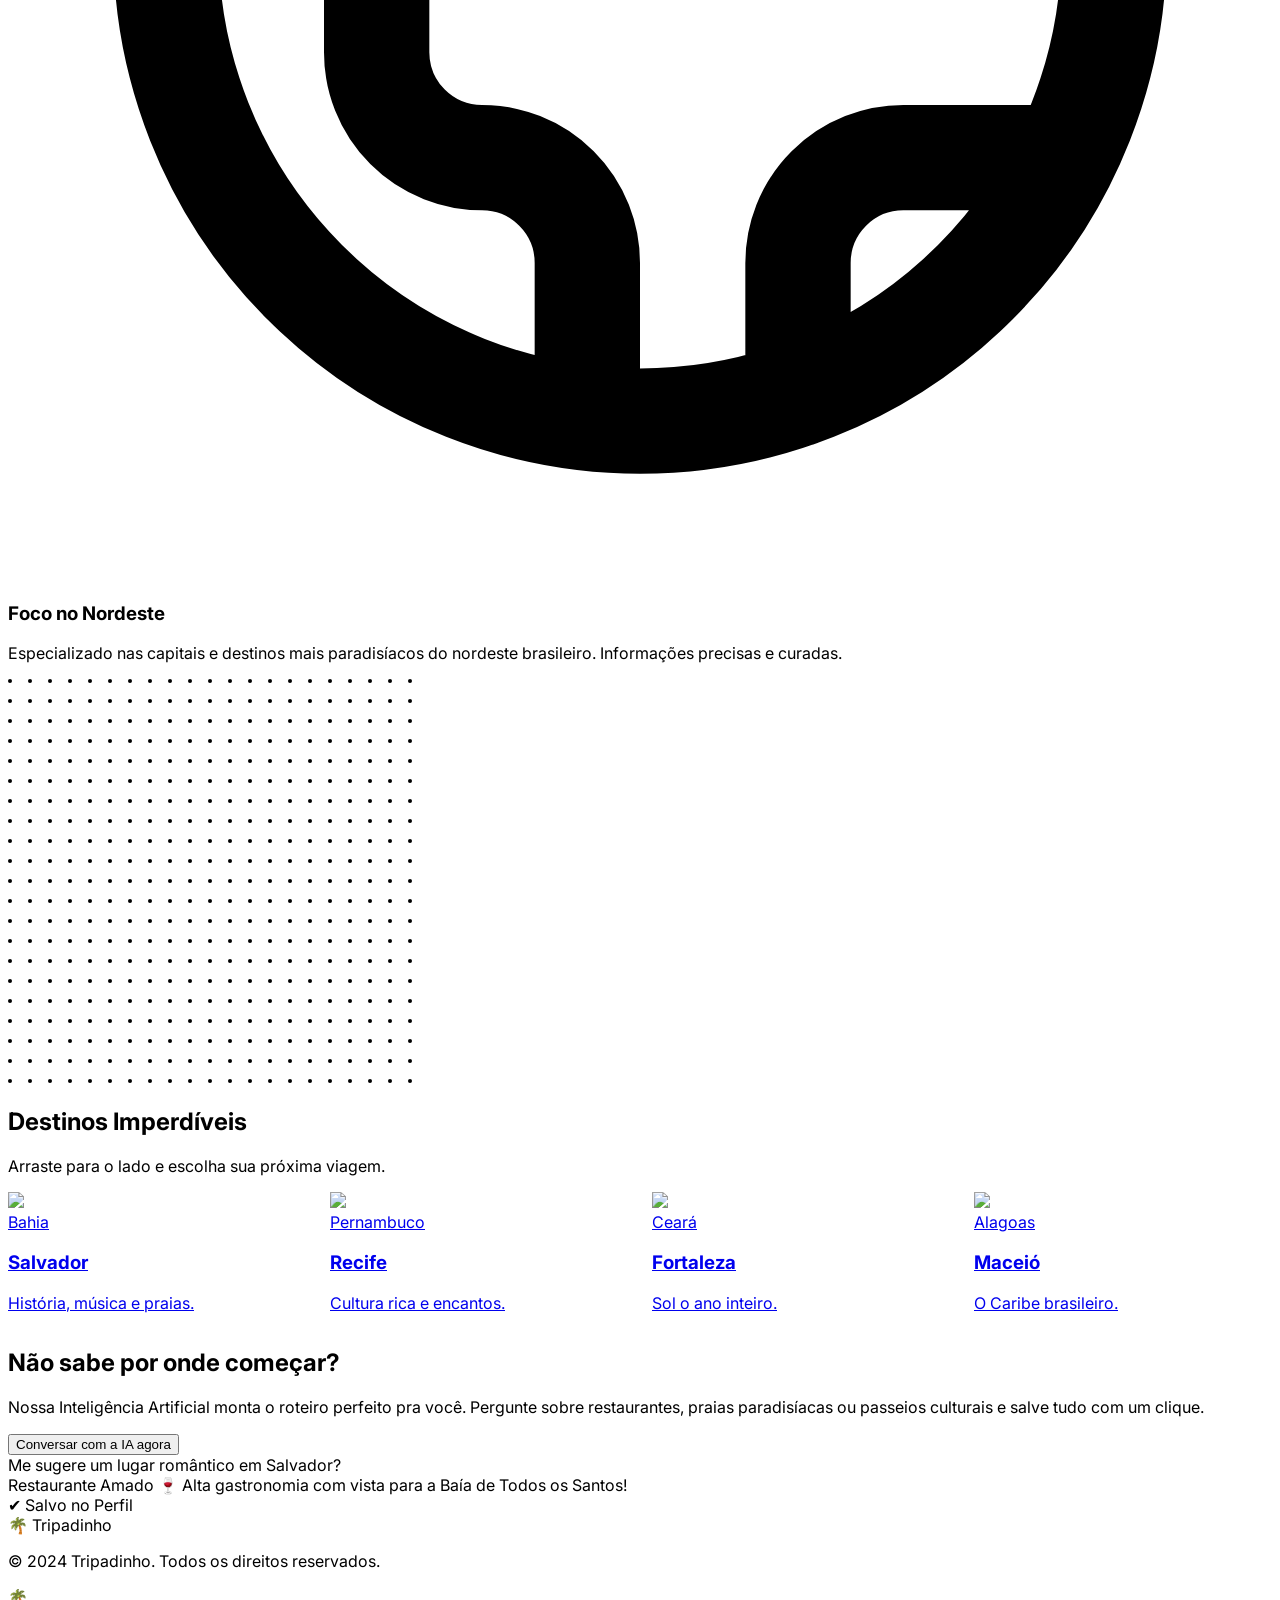
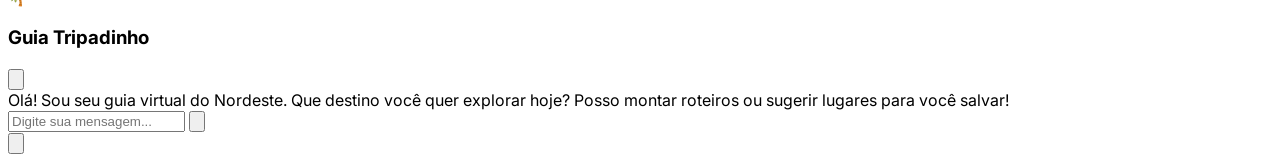
==== commit f00ae635: "feat: implement Supabase Auth, JWT protection, user profiles, and unified deployment" ====
--- a/frontend/index.html
+++ b/frontend/index.html
@@ -28,11 +28,15 @@
                 <div class="flex items-center space-x-6">
                     <a href="#destinos" class="text-slate-600 hover:text-blue-600 font-semibold transition">Destinos</a>
                     <a href="destination.html" class="text-slate-600 hover:text-blue-600 font-semibold transition">Experiências</a>
-                    <a href="objectives.html" class="text-slate-600 hover:text-blue-600 font-semibold transition">Meus Objetivos</a>
+                    <a href="objectives.html" class="text-slate-600 hover:text-blue-600 font-semibold transition auth-logged-in hidden">Meus Objetivos</a>
+                    <a href="profile.html" class="text-slate-600 hover:text-blue-600 font-semibold transition auth-logged-in hidden">Meu Perfil</a>
                     <a href="/adk/" target="_blank" class="text-purple-700 bg-purple-50 hover:bg-purple-100 font-bold px-3 py-1.5 rounded-full transition text-xs flex items-center border border-purple-200">🤖 ADK Web UI</a>
                     <div id="auth-section">
-                        <button id="login-btn" class="bg-blue-600 text-white px-5 py-2.5 rounded-full font-bold hover:bg-blue-700 hover:shadow-lg transition transform hover:-translate-y-0.5">
+                        <a href="login.html" id="login-btn" class="auth-logged-out bg-blue-600 text-white px-5 py-2.5 rounded-full font-bold hover:bg-blue-700 hover:shadow-lg transition transform hover:-translate-y-0.5 inline-block">
                             Entrar
+                        </a>
+                        <button onclick="window.auth.signOut()" class="auth-logged-in hidden text-red-600 hover:text-red-800 font-semibold ml-4">
+                            Sair
                         </button>
                     </div>
                 </div>
@@ -258,6 +262,10 @@
     <script src="https://unpkg.com/aos@2.3.1/dist/aos.js"></script>
     <script src="js/app.js"></script>
     <script src="js/chatWidget.js"></script>
+
+    <!-- Auth & Supabase -->
+    <script src="https://cdn.jsdelivr.net/npm/@supabase/supabase-js@2"></script>
+    <script src="js/auth.js"></script>
 
     <script>
         // Init AOS
